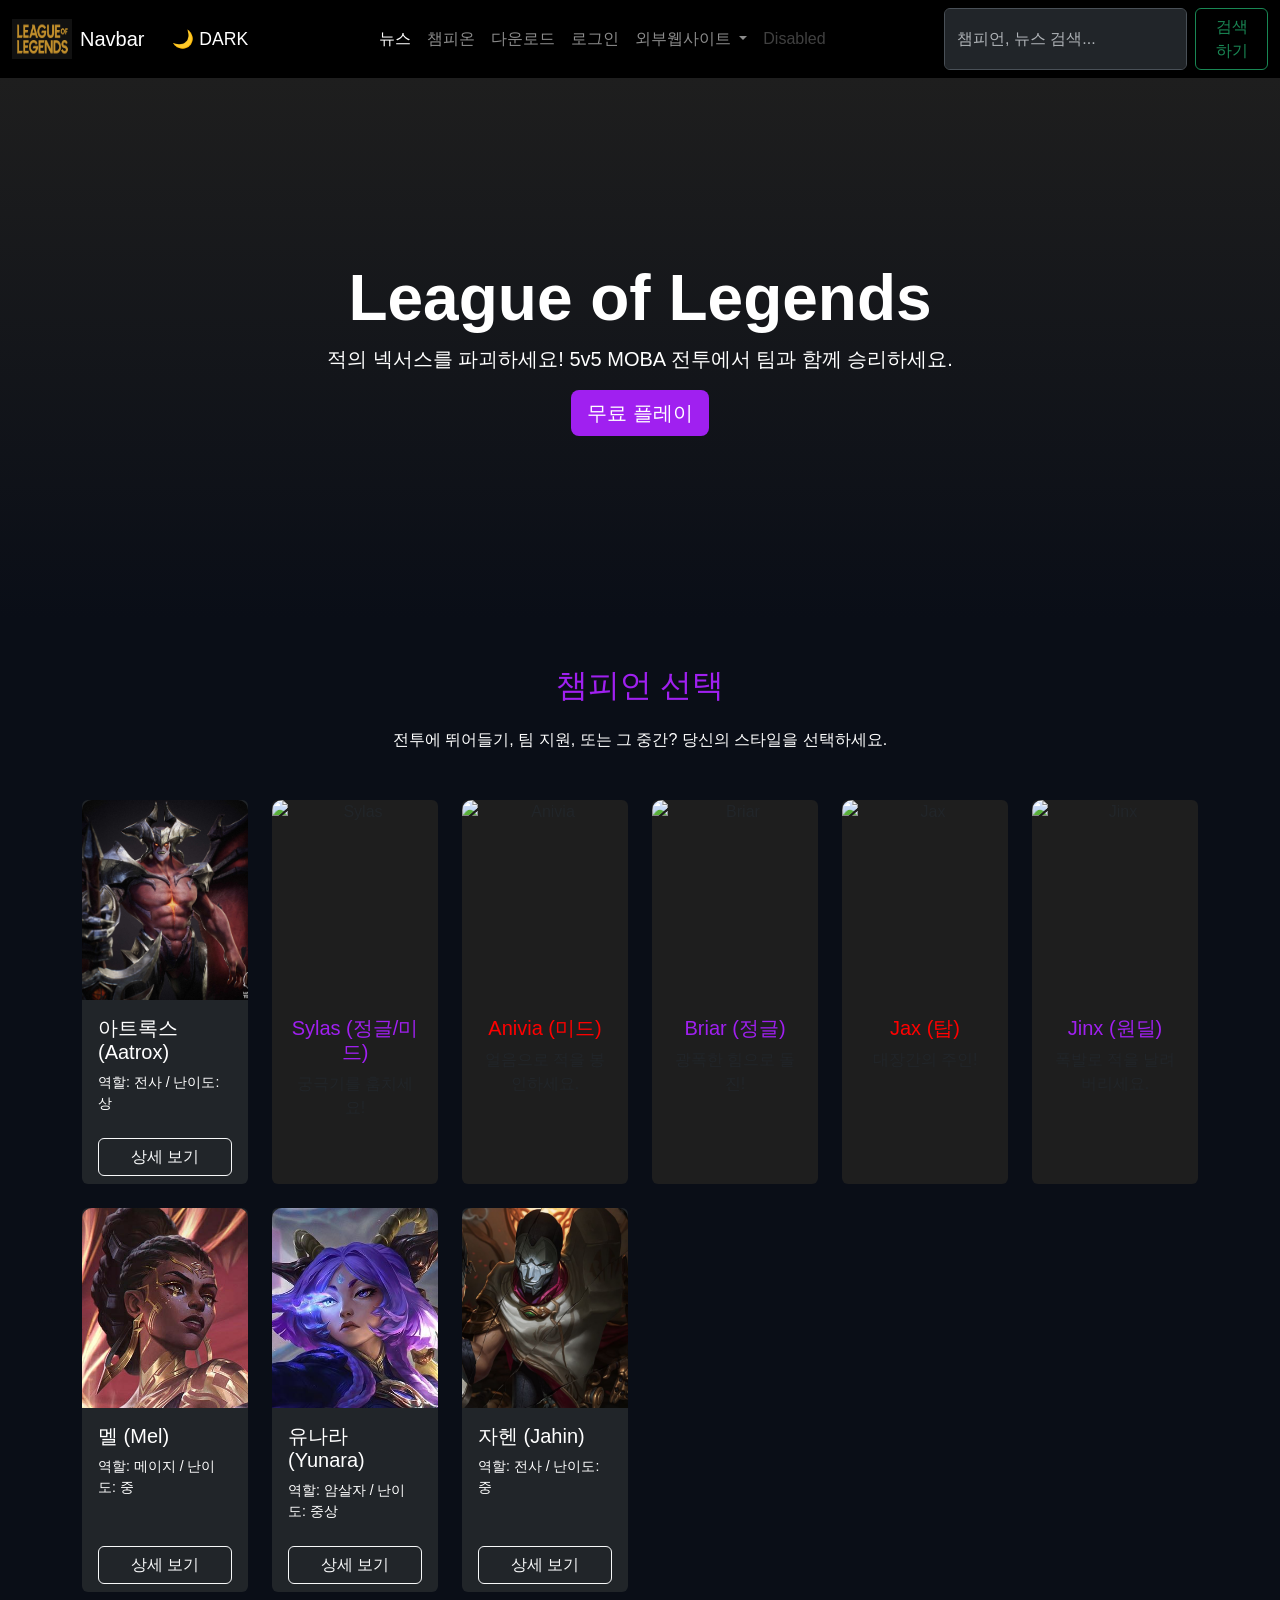
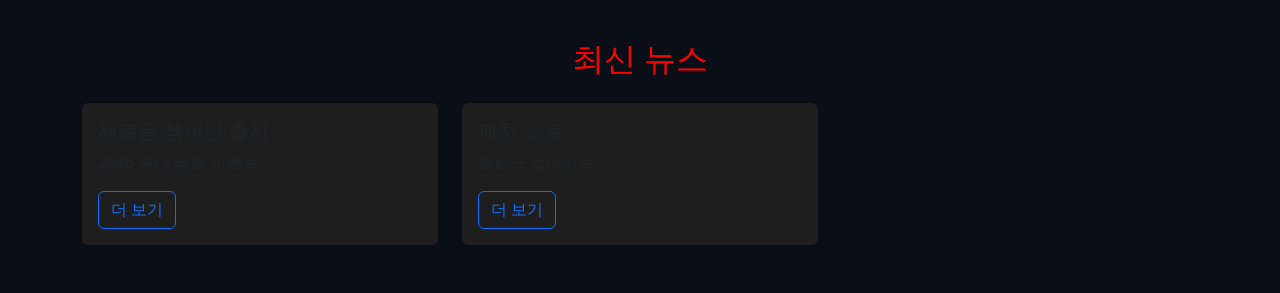
==== src/main/resources/META-INF/resources/main_index.html @ 3427bc6d "12주차 수업 완료" ====
<!DOCTYPE html>
<html lang="ko">
<head>
    <meta charset="UTF-8">
    <meta name="viewport" content="width=device-width, initial-scale=1.0">
    <title>League of Legends - 메인 페이지</title>
    <!-- Bootstrap 5 CDN -->
    <link href="https://cdn.jsdelivr.net/npm/bootstrap@5.3.0/dist/css/bootstrap.min.css" rel="stylesheet">
    <script src="js/bootstrap.bundle.min.js"></script>
    <!-- <script src="https://cdn.jsdelivr.net/npm/bootstrap@5.3.0/dist/js/bootstrap.bundle.min.js"></script> -->
    <script src="js/test.js"></script>
    <script src="js/test2.js"></script>
    <script src="js/toggle.js"></script>

    <!-- 커스텀 스타일 (LOL 테마 + 챔피언 호버 효과) -->
    <link rel="stylesheet" href="css/main.css">
    <!-- <style>
        body { background-color: #0a0e17; color: #fff; font-family: 'Arial', sans-serif; }
        .navbar { background-color: #000; }
        .hero { background: linear-gradient(to bottom, #1e1e1e, #0a0e17); min-height: 60vh; }
        .accent-purple { color: #a020f0; }
        .accent-red { color: #ff0000; }
        .card { background-color: #1e1e1e; border: none; transition: transform 0.3s, box-shadow 0.3s; }
        .card:hover { transform: scale(1.05); box-shadow: 0 10px 20px rgba(160, 32, 240, 0.5); }
        .card-img-top { height: 200px; object-fit: cover; border-radius: 10px 10px 0 0; }
        .btn-primary { background-color: #a020f0; border: none; }
        .btn-primary:hover { background-color: #800080; }
    </style> -->
    <script>
        window.onload = function() {
        alert("메인 페이지 로딩 완료");
        }
    </script>
</head>

<body>

    <!-- 헤더 (Navbar) -->
    <!-- <nav class="navbar navbar-expand-lg navbar-dark">
        <div class="container-fluid">
            <a class="navbar-brand" href="http://localhost:8080/index.html">League of Legends</a>
            <button class="navbar-toggler" type="button" data-bs-toggle="collapse" data-bs-target="#navbarNav" aria-controls="navbarNav" aria-expanded="false" aria-label="Toggle navigation">
                <span class="navbar-toggler-icon"></span>
            </button>
            <div class="collapse navbar-collapse" id="navbarNav">
                <ul class="navbar-nav ms-auto">
                    <li class="nav-item"><a class="nav-link" href="#">뉴스</a></li>
                    <li class="nav-item"><a class="nav-link" href="#">챔피언</a></li>
                    <li class="nav-item"><a class="nav-link" href="#">다운로드</a></li>
                    <li class="nav-item"><a class="nav-link" href="#">로그인</a></li>
                    <li class="nav-item"><a class="nav-link" href="https://lol.ps" target="_blank">외부웹사이트</a></li>
                </ul>
            </div>
        </div>
    </nav> -->

    <nav class="navbar navbar-expand-lg" data-bs-theme="dark">
        <div class="container-fluid">
        <img src="images/lol.png" alt="LOL 로고" width="60" height="40" class="me-2">
          <a class="navbar-brand" href="#">Navbar</a>
          <!-- <button class="navbar-toggler" type="button" data-bs-toggle="collapse" data-bs-target="#navbarSupportedContent" aria-controls="navbarSupportedContent" aria-expanded="false" aria-label="Toggle navigation">
            <span class="navbar-toggler-icon"></span>
          </button> -->

          <!-- [변경] "Navbar" 텍스트→ 다크/라이트토글버튼 -->
          <button class= "btn border-0" id="themeToggleBtn" >
            🌙 DARK
          </button>

          <div class="collapse navbar-collapse" id="navbarSupportedContent">
            <ul class="navbar-nav mx-auto mb-2 mb-lg-0">
              <li class="nav-item">
                <a class="nav-link active" aria-current="page" href="#">뉴스</a>
              </li>
              <li class="nav-item">
                <a class="nav-link" href="#">챔피온</a>
              </li>
              <li class="nav-item">
                <!-- <a class="nav-link active" aria-current="page" href="#">다운로드</a> -->
                <a class="nav-link" href="main_page_sub/download.html">다운로드</a>
              </li>
              <li class="nav-item">
                <!-- <a class="nav-link active" aria-current="page" href="#">로그인</a> -->
                <a class="nav-link" href="/login">로그인</a>
              </li>
              <li class="nav-item dropdown">
                <a class="nav-link dropdown-toggle" href="#" role="button" data-bs-toggle="dropdown" aria-expanded="false">
                  외부웹사이트
                </a>
                <ul class="dropdown-menu">
                  <li><a class="dropdown-item" href="https://lol.ps" target="_blank">롤전적</a></li>
                  <li><a class="dropdown-item" href="#">불법사이트</a></li>
                  <li><hr class="dropdown-divider"></li>
                  <li><a class="dropdown-item" href="#">외부웹</a></li>
                </ul>
              </li>
              <li class="nav-item">
                <a class="nav-link disabled" aria-disabled="true">Disabled</a>
              </li>
            </ul>
            <!-- <form class="d-flex" role="search">
              <input class="form-control me-2" type="search" placeholder="Search" aria-label="Search" />
              <button class="btn btn-outline-success" type="submit">Search</button>
            </form> -->
            <form class="d-flex" id="searchForm">
                <input class="form-control me-2" type="search" placeholder="챔피언, 뉴스 검색..." aria-label="Search" id="searchInput">
                <button class="btn btn-outline-success" type="submit">검색하기</button>
            </form>
            </div>
        </div>
    </nav>


    <!-- 히어로 배너 (Hero Banner) -->
    <section class="hero d-flex align-items-center justify-content-center text-center py-5">
        <div class="container">
            <h1 class="display-3 fw-bold">League of Legends</h1>
            <p class="lead">적의 넥서스를 파괴하세요! 5v5 MOBA 전투에서 팀과 함께 승리하세요.</p>
            <a href="#" class="btn btn-primary btn-lg" onclick="alert('즐거운 플레이 되세요')">무료 플레이</a>
        </div>
    </section>

<!-- 챔피언 선택 섹션 (작은 썸네일 PNG로 업데이트!) -->
    <section class="container my-5">
        <h2 class="text-center mb-4 accent-purple">챔피언 선택</h2>
        <p class="text-center mb-5">전투에 뛰어들기, 팀 지원, 또는 그 중간? 당신의 스타일을 선택하세요.</p>
        <div class="row g-4">
        <!-- <div class="row row-cols-auto g-4"> -->

            <!-- Aatrox -->
            <div class="col">
                <div class="card bg-dark text-white border-secondary h-100">
                <img src="images/ai.jpeg" class="card-img-top" alt="아트록스">
                <div class="card-body">
                <h5 class="card-title">아트록스 (Aatrox)</h5>
                <p class="card-text small">역할: 전사 / 난이도: 상</p>
                </div>
                <div class="card-footer bg-transparent border-0">
                    <button class="btn btn-outline-light w-100"
                            data-bs-toggle="modal"
                            data-bs-target="#modalAatrox"
                            data-champ="Aatrox">
                        상세 보기
                    </button>
                </div>
            </div>
            </div>
            <!-- Sylas -->
            <div class="col-md-6 col-lg-4 col-xl-2">
                <div class="card text-center h-100">
                    <img src="https://ddragon.leagueoflegends.com/cdn/15.24.1/img/champion/Sylas.png" class="card-img-top" alt="Sylas" loading="lazy">
                    <div class="card-body">
                        <h5 class="card-title accent-purple">Sylas (정글/미드)</h5>
                        <p class="card-text">궁극기를 훔치세요!</p>
                    </div>
                </div>
            </div>
            <!-- Anivia -->
            <div class="col-md-6 col-lg-4 col-xl-2">
                <div class="card text-center h-100">
                    <img src="https://ddragon.leagueoflegends.com/cdn/15.24.1/img/champion/Anivia.png" class="card-img-top" alt="Anivia" loading="lazy">
                    <div class="card-body">
                        <h5 class="card-title accent-red">Anivia (미드)</h5>
                        <p class="card-text">얼음으로 적을 봉인하세요.</p>
                    </div>
                </div>
            </div>
            <!-- Briar -->
            <div class="col-md-6 col-lg-4 col-xl-2">
                <div class="card text-center h-100">
                    <img src="https://ddragon.leagueoflegends.com/cdn/15.24.1/img/champion/Briar.png" class="card-img-top" alt="Briar" loading="lazy">
                    <div class="card-body">
                        <h5 class="card-title accent-purple">Briar (정글)</h5>
                        <p class="card-text">광폭한 힘으로 돌진!</p>
                    </div>
                </div>
            </div>
            <!-- Jax -->
            <div class="col-md-6 col-lg-4 col-xl-2">
                <div class="card text-center h-100">
                    <img src="https://ddragon.leagueoflegends.com/cdn/15.24.1/img/champion/Jax.png" class="card-img-top" alt="Jax" loading="lazy">
                    <div class="card-body">
                        <h5 class="card-title accent-red">Jax (탑)</h5>
                        <p class="card-text">대장간의 주인!</p>
                    </div>
                </div>
            </div>
            <!-- Jinx -->
            <div class="col-md-6 col-lg-4 col-xl-2">
                <div class="card text-center h-100">
                    <img src="https://ddragon.leagueoflegends.com/cdn/15.24.1/img/champion/Jinx.png" class="card-img-top" alt="Jinx" loading="lazy">
                    <div class="card-body">
                        <h5 class="card-title accent-purple">Jinx (원딜)</h5>
                        <p class="card-text">폭발로 적을 날려버리세요.</p>
                    </div>
                </div>
            </div>

            <!-- 신규 챔피언 -->
            <div class="col-md-6 col-lg-4 col-xl-2">
                <div class="card bg-dark text-white border-secondary h-100">
                <img src="images/Mel.jpg" class="card-img-top" alt="멜">
                <div class="card-body">
                <h5 class="card-title">멜 (Mel)</h5>
                <p class="card-text small">역할: 메이지 / 난이도: 중</p>
                </div>
                <div class="card-footer bg-transparent border-0">
                    <button class="btn btn-outline-light w-100"
                            data-bs-toggle="modal"
                            data-bs-target="#modalMel"
                            data-champ="Mel">
                        상세 보기
                    </button>
                </div>
            </div>
            </div>

            <div class="col-md-6 col-lg-4 col-xl-2">
                <div class="card bg-dark text-white border-secondary h-100">
                <img src="images/Yunara.jpg" class="card-img-top" alt="유나라">
                <div class="card-body">
                <h5 class="card-title">유나라 (Yunara)</h5>
                <p class="card-text small">역할: 암살자 / 난이도: 중상</p>
                </div>
                <div class="card-footer bg-transparent border-0">
                    <button class="btn btn-outline-light w-100"
                            data-bs-toggle="modal"
                            data-bs-target="#modalYunara"
                            data-champ="Yunara">
                        상세 보기
                    </button>
                </div>
            </div>
            </div>
            
            <div class="col-md-6 col-lg-4 col-xl-2">
                <div class="card bg-dark text-white border-secondary h-100">
                <img src="images/Jahin.png" class="card-img-top" alt="유나라">
                <div class="card-body">
                <h5 class="card-title">자헨 (Jahin)</h5>
                <p class="card-text small">역할: 전사 / 난이도: 중</p>
                </div>
                <div class="card-footer bg-transparent border-0">
                    <button class="btn btn-outline-light w-100"
                            data-bs-toggle="modal"
                            data-bs-target="#modalJahin"
                            data-champ="Jahin">
                        상세 보기
                    </button>
                </div>
            </div>
            </div>

        </div>
    </section>


    
    <!-- 뉴스 섹션 (기존 유지) -->
    <section class="container my-5">
        <h2 class="text-center mb-4 accent-red">최신 뉴스</h2>
        <div class="row g-4">
            <div class="col-md-6 col-lg-4">
                <div class="card">
                    <div class="card-body">
                        <h5 class="card-title">새로운 챔피언 출시</h5>
                        <p class="card-text">2026 루나 레벨 이벤트!</p>
                        <a href="#" class="btn btn-outline-primary">더 보기</a>
                    </div>
                </div>
            </div>
            <div class="col-md-6 col-lg-4">
                <div class="card">
                    <div class="card-body">
                        <h5 class="card-title">패치 노트</h5>
                        <p class="card-text">밸런스 업데이트.</p>
                        <a href="#" class="btn btn-outline-primary">더 보기</a>
                    </div>
                </div>
            </div>
        </div>
    </section>
    
    <!-- ===== 검색 결과 섹션 (기본 숨김) ===== -->
    <section id="searchResults">
        <!-- 키워드 헤더-->
        <div class="search-keyword-header">
            <h1 id="searchKeywordDisplay"></h1>
        </div>

        <!-- 본문: 사이드바 + 콘텐츠-->
        <div class="search-body">
            <div class="container-fluid px-0">
                <div class="row g-0">
                    <!-- 왼쪽 카테고리 사이드바-->
                    <div class="col-md-3 col-lg-2 search-sidebar bg-white py-4">
                    <div class="px-3 mb-3" style="font-size:0.8rem; color:#999; text-transform:uppercase; letter-spacing:0.1em;">카테고리</div>
                        <div class="search-category-item active" onclick="switchCategory('champion', this)">
                            챔피언 <span class="count" id="champCount">(0)</span>
                        </div>

                        <div class="search-category-item" onclick="switchCategory('news', this)">
                            뉴스 <span class="count" id="newsCount">(0)</span>
                            </div>
                    </div>

                    <!-- 오른쪽 콘텐츠-->
                    <div class="col-md-9 col-lg-10 search-content-area">
                        <!-- 챔피언 결과-->
                        <div id="resultChampion">
                            <h5 class="mb-4" style="color:#333;">챔피언</h5>
                            <div id="championResultList"></div>
                        </div>
                        <!-- 뉴스 결과-->
                        <div id="resultNews" style="display:none;">
                            <h5 class="mb-4" style="color:#333;">뉴스</h5>
                            <div id="newsResultList"></div>
                        </div>
                    </div>
                </div>
            </div>
        </div>
    </section>

    <!-- 검색 JavaScript -->
    <script src="js/search.js"></script>


    <!-- 모달 (iframe으로 Aatrox.html 불러오기) -->
    <div class="modal fade" id="modalAatrox" tabindex="-1" aria-labelledby="modalAatroxLabel" aria-hidden="true">
        <div class="modal-dialog modal-xl modal-dialog-centered modal-dialog-scrollable">
            <div class="modal-content bg-dark text-white border-secondary">
            
                <!-- 헤더-->
                <div class="modal-header border-secondary">
                    <h5 class="modal-title" id="modalAatroxLabel">아트록스 (Aatrox) 상세 정보</h5>
                    <button type="button" class="btn-close btn-close-white" data-bs-dismiss="modal" aria-label="Close"></button>
                </div>

                <!-- 바디: iframe으로 내용 채움-->
                <div class="modal-body p-0" style="height: 65vh; background: #0a0e17;">
                    <iframe
                    src="modals/Aatrox.html"
                    frameborder="0"
                    style="width: 100%; height: 100%; border: none;"
                    allowfullscreen> 
                    </iframe>
                </div>

                <!-- 푸터-->
                <div class="modal-footer border-secondary">
                    <button type="button" class="btn btn-outline-light" data-bs-dismiss="modal">닫기</button>
                </div>
            </div>
        </div>
    </div>

    <!-- 모달 (iframe으로 Mel.html 불러오기) -->
    <div class="modal fade" id="modalMel" tabindex="-1" aria-labelledby="modalMelLabel" aria-hidden="true">
        <div class="modal-dialog modal-xl modal-dialog-centered modal-dialog-scrollable">
            <div class="modal-content bg-dark text-white border-secondary">
            
                <!-- 헤더-->
                <div class="modal-header border-secondary">
                    <h5 class="modal-title" id="modalMelLabel">멜 (Mel) 상세 정보</h5>
                    <button type="button" class="btn-close btn-close-white" data-bs-dismiss="modal" aria-label="Close"></button>
                </div>

                <!-- 바디: iframe으로 내용 채움-->
                <div class="modal-body p-0" style="height: 65vh; background: #0a0e17;">
                    <iframe
                    src="modals/Mel.html"
                    frameborder="0"
                    style="width: 100%; height: 100%; border: none;"
                    allowfullscreen> 
                    </iframe>
                </div>

                <!-- 푸터-->
                <div class="modal-footer border-secondary">
                    <button type="button" class="btn btn-outline-light" data-bs-dismiss="modal">닫기</button>
                </div>
            </div>
        </div>
    </div>

    <!-- 모달 (iframe으로 Yunara.html 불러오기) -->
    <div class="modal fade" id="modalYunara" tabindex="-1" aria-labelledby="modalYunaraLabel" aria-hidden="true">
        <div class="modal-dialog modal-xl modal-dialog-centered modal-dialog-scrollable">
            <div class="modal-content bg-dark text-white border-secondary">
            
                <!-- 헤더-->
                <div class="modal-header border-secondary">
                    <h5 class="modal-title" id="modalYunaraLabel">유나라 (Yunara) 상세 정보</h5>
                    <button type="button" class="btn-close btn-close-white" data-bs-dismiss="modal" aria-label="Close"></button>
                </div>

                <!-- 바디: iframe으로 내용 채움-->
                <div class="modal-body p-0" style="height: 65vh; background: #0a0e17;">
                    <iframe
                    src="modals/Yunara.html"
                    frameborder="0"
                    style="width: 100%; height: 100%; border: none;"
                    allowfullscreen> 
                    </iframe>
                </div>

                <!-- 푸터-->
                <div class="modal-footer border-secondary">
                    <button type="button" class="btn btn-outline-light" data-bs-dismiss="modal">닫기</button>
                </div>
            </div>
        </div>
    </div>

    <!-- 모달 (iframe으로 Jahin.html 불러오기) -->
    <div class="modal fade" id="modalJahin" tabindex="-1" aria-labelledby="modalJahinLabel" aria-hidden="true">
        <div class="modal-dialog modal-xl modal-dialog-centered modal-dialog-scrollable">
            <div class="modal-content bg-dark text-white border-secondary">
            
                <!-- 헤더-->
                <div class="modal-header border-secondary">
                    <h5 class="modal-title" id="modalJahinLabel">자헨 (Jahin) 상세 정보</h5>
                    <button type="button" class="btn-close btn-close-white" data-bs-dismiss="modal" aria-label="Close"></button>
                </div>

                <!-- 바디: iframe으로 내용 채움-->
                <div class="modal-body p-0" style="height: 65vh; background: #0a0e17;">
                    <iframe
                    src="modals/Jahin.html"
                    frameborder="0"
                    style="width: 100%; height: 100%; border: none;"
                    allowfullscreen> 
                    </iframe>
                </div>

                <!-- 푸터-->
                <div class="modal-footer border-secondary">
                    <button type="button" class="btn btn-outline-light" data-bs-dismiss="modal">닫기</button>
                </div>
            </div>
        </div>
    </div>

</body>
</html>
---- src/main/resources/META-INF/resources/css/main.css ----
/* ── 기본 레이아웃 ──────────────────────────────────────────── */
body { background-color: #0a0e17; color: #fff; font-family: 'Arial', sans-serif; }
.navbar { background-color: #000; }
.hero { background: linear-gradient(to bottom, #1e1e1e, #0a0e17); min-height: 60vh; }

/* ── 강조 색상 ──────────────────────────────────────────────── */
.accent-purple { color: #a020f0; }
.accent-red { color: #ff0000; }

/* ── 카드 ────────────────────────────────────────────────────── */
.card { background-color: #1e1e1e; border: none; transition: transform 0.3s, box-shadow 0.3s; }
.card:hover { transform: scale(1.05); box-shadow: 0 10px 20px rgba(160, 32, 240, 0.5); }
.card-img-top { height: 200px; object-fit: cover; border-radius: 10px 10px 0 0; }

/* ── 버튼 ────────────────────────────────────────────────────── */
.btn-primary { background-color: #a020f0; border: none; }
.btn-primary:hover { background-color: #800080; }

/* ── 검색 결과 페이지 ────────────────────────────────────────── */
#searchResults { display: none; }

.search-keyword-header {
    background: #0a0a0a;
    background-image: radial-gradient(ellipse at center, #1a1a1a 0%, #000 70%);
    min-height: 180px;
    display: flex;
    align-items: center;
    justify-content: center;
    border-bottom: 2px solid #c8a96e;
}
.search-keyword-header h1 {
    font-size: 2.8rem;
    font-weight: 700;
    color: #fff;
    letter-spacing: 0.05em;
}

.search-body { background-color: #f0ede8; min-height: 500px; }
.search-sidebar { border-right: 1px solid #ddd; }

.search-category-item {
    padding: 14px 20px;
    cursor: pointer;
    color: #333;
    font-size: 0.95rem;
    border-left: 3px solid transparent;
    transition: all 0.2s;
}
.search-category-item:hover { background: #e0dcd5; }
.search-category-item.active {
    border-left: 3px solid #c8253a;
    font-weight: 700;
    color: #c8253a;
    background: #e8e4df;
}
.search-category-item .count { color: #999; font-size: 0.85rem; margin-left: 6px; }

.search-content-area { padding: 30px; }

.search-result-card {
    background: #fff;
    border: none;
    border-radius: 6px;
    margin-bottom: 16px;
    transition: box-shadow 0.2s;
}
.search-result-card:hover { box-shadow: 0 4px 15px rgba(0,0,0,0.15); }
.search-result-card img { width: 110px; height: 80px; object-fit: cover; border-radius: 6px 0 0 6px; }

.no-result { text-align: center; padding: 80px 20px; color: #666; }
.no-result h4 { color: #333; }

/* ── [추가] 테마 토글 버튼 (폰트 크기, 색상 등 ) ──────────────── */
#themeToggleBtn { font-size: 1.1rem; color: #fff; }
body.light-mode #themeToggleBtn { color: #212529; }

/* ── [추가] 라이트 모드 (다양한 색상 정보 ─────────────────────── */
body.light-mode { background-color: #f8f9fa; color: #212529; }
body.light-mode .navbar { background-color: #e9ecef !important; }
body.light-mode .navbar .navbar-brand,
body.light-mode .navbar .nav-link { color: #212529 !important; }
body.light-mode .hero { background: linear-gradient(to bottom, #dce3ea, #f8f9fa); }
body.light-mode .card { background-color: #ffffff; color: #212529; border: 1px solid #dee2e6; }
body.light-mode .card-title { color: #212529; }
body.light-mode .card-text { color: #555; }
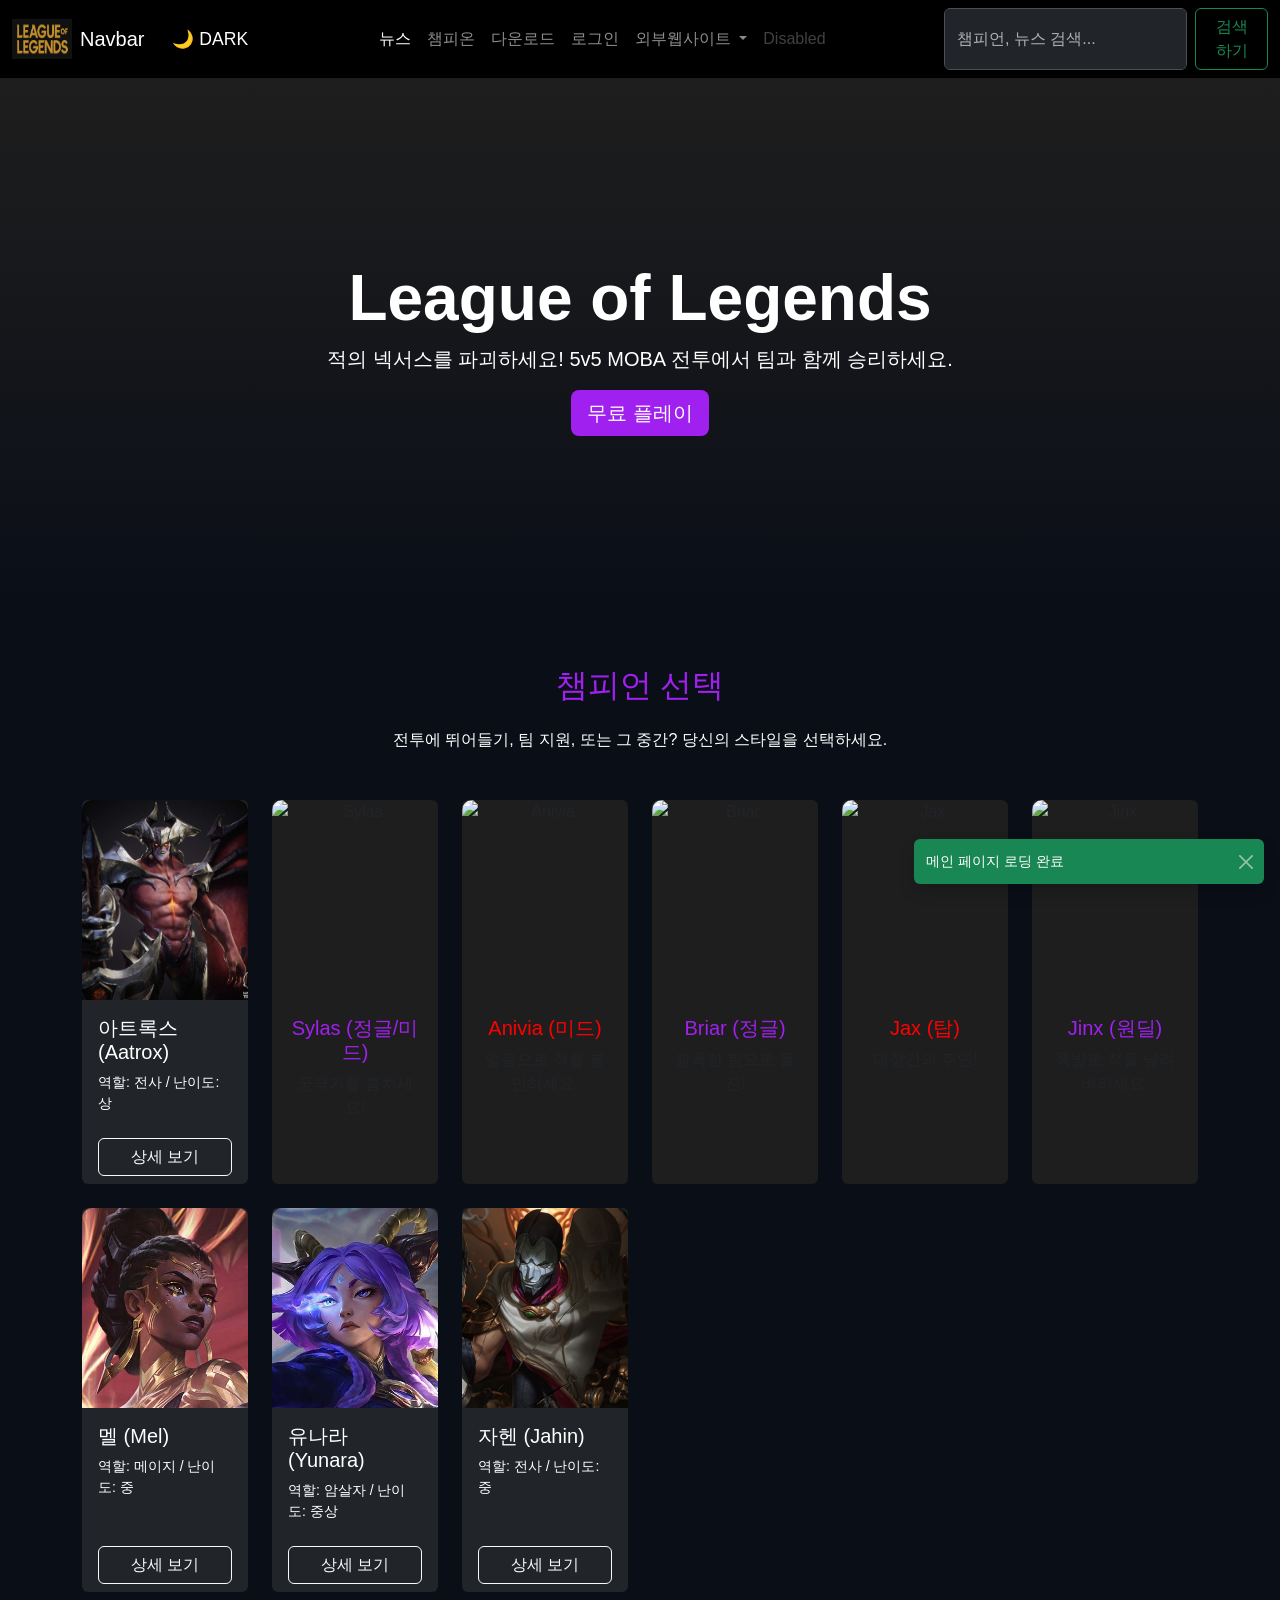
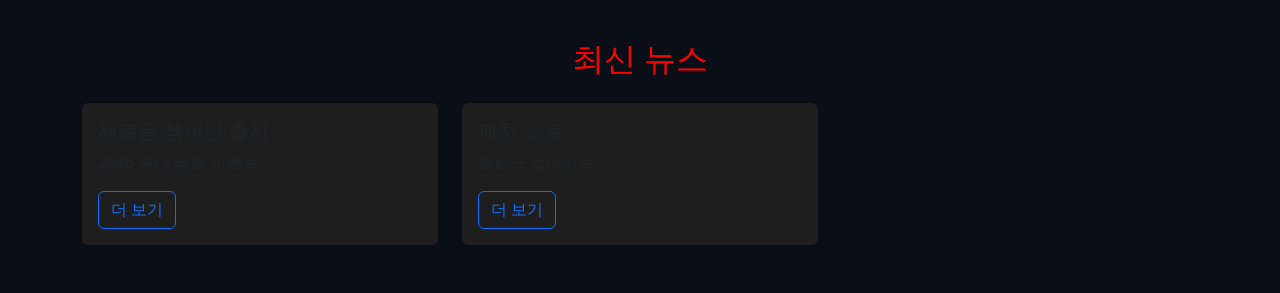
==== commit 61dedeb9: "13주차 수업 완료" ====
--- a/src/main/resources/META-INF/resources/main_index.html
+++ b/src/main/resources/META-INF/resources/main_index.html
@@ -28,7 +28,8 @@
     </style> -->
     <script>
         window.onload = function() {
-        alert("메인 페이지 로딩 완료");
+        //alert("메인 페이지 로딩 완료");
+        showToast('메인 페이지 로딩 완료');
         }
     </script>
 </head>
@@ -442,5 +443,25 @@
         </div>
     </div>
 
+<!-- 토스트 컨테이너 </body> 바로 위에 추가 -->
+<div class="toast-container position-fixed bottom-0 end-0 p-3" style="z-index:9999">
+    <div id="liveToast"
+         class="toast align-items-center text-white bg-success border-0"
+         role="alert">
+        <div class="d-flex">
+            <div class="toast-body" id="toastBody">
+                메시지
+            </div>
+            <button type="button"
+                    class="btn-close btn-close-white me-2 m-auto"
+                    data-bs-dismiss="toast">
+            </button>
+        </div>
+    </div>
+</div>
+
+
+
+
 </body>
 </html>
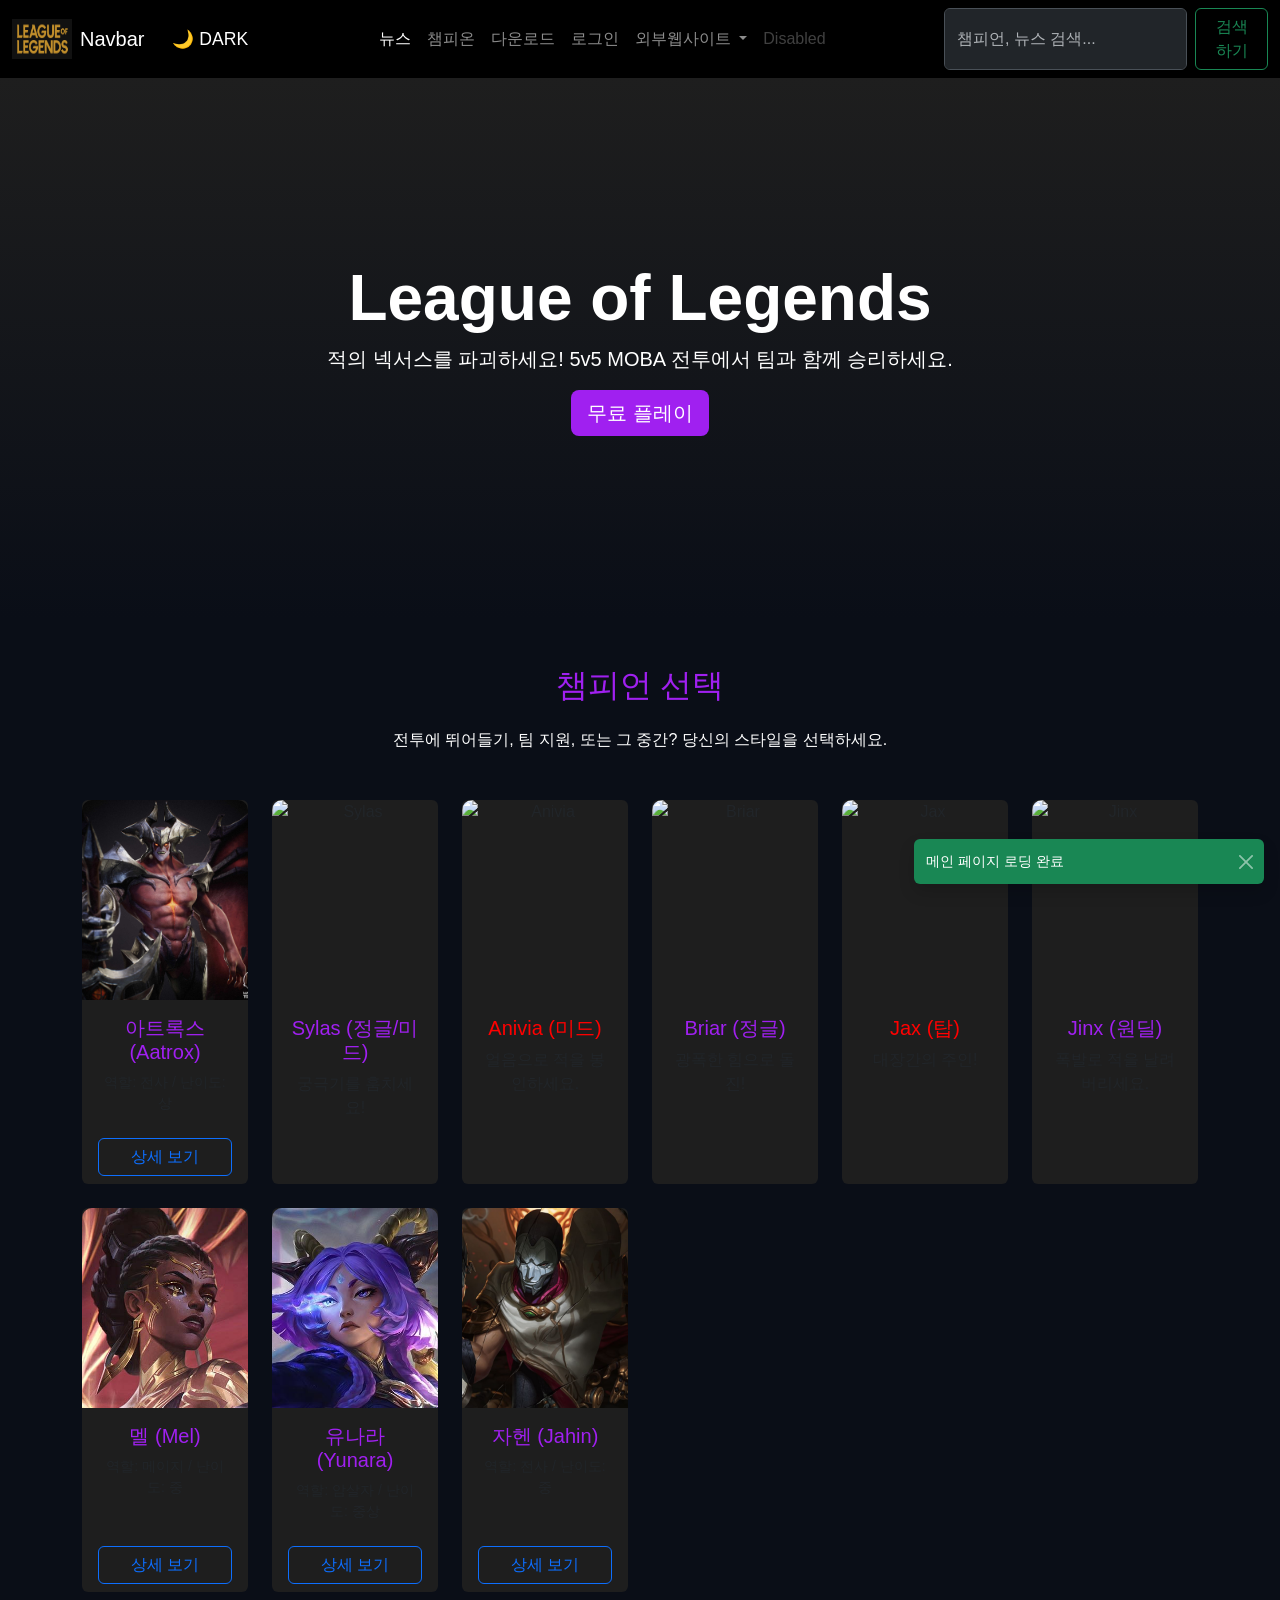
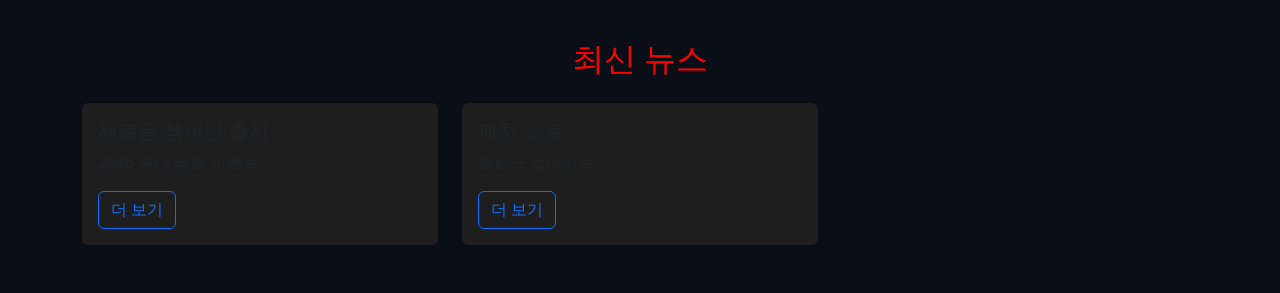
==== commit 12066e5a: "10주차 과제 완료" ====
--- a/src/main/resources/META-INF/resources/main_index.html
+++ b/src/main/resources/META-INF/resources/main_index.html
@@ -130,14 +130,14 @@
 
             <!-- Aatrox -->
             <div class="col">
-                <div class="card bg-dark text-white border-secondary h-100">
+                <div class="card text-center h-100">
                 <img src="images/ai.jpeg" class="card-img-top" alt="아트록스">
                 <div class="card-body">
-                <h5 class="card-title">아트록스 (Aatrox)</h5>
+                <h5 class="card-title accent-purple">아트록스 (Aatrox)</h5>
                 <p class="card-text small">역할: 전사 / 난이도: 상</p>
                 </div>
                 <div class="card-footer bg-transparent border-0">
-                    <button class="btn btn-outline-light w-100"
+                    <button class="btn btn-outline-primary w-100"
                             data-bs-toggle="modal"
                             data-bs-target="#modalAatrox"
                             data-champ="Aatrox">
@@ -199,14 +199,14 @@
 
             <!-- 신규 챔피언 -->
             <div class="col-md-6 col-lg-4 col-xl-2">
-                <div class="card bg-dark text-white border-secondary h-100">
+                <div class="card text-center h-100">
                 <img src="images/Mel.jpg" class="card-img-top" alt="멜">
                 <div class="card-body">
-                <h5 class="card-title">멜 (Mel)</h5>
+                <h5 class="card-title accent-purple">멜 (Mel)</h5>
                 <p class="card-text small">역할: 메이지 / 난이도: 중</p>
                 </div>
                 <div class="card-footer bg-transparent border-0">
-                    <button class="btn btn-outline-light w-100"
+                    <button class="btn btn-outline-primary w-100"
                             data-bs-toggle="modal"
                             data-bs-target="#modalMel"
                             data-champ="Mel">
@@ -217,14 +217,14 @@
             </div>
 
             <div class="col-md-6 col-lg-4 col-xl-2">
-                <div class="card bg-dark text-white border-secondary h-100">
+                <div class="card text-center h-100">
                 <img src="images/Yunara.jpg" class="card-img-top" alt="유나라">
                 <div class="card-body">
-                <h5 class="card-title">유나라 (Yunara)</h5>
+                <h5 class="card-title accent-purple">유나라 (Yunara)</h5>
                 <p class="card-text small">역할: 암살자 / 난이도: 중상</p>
                 </div>
                 <div class="card-footer bg-transparent border-0">
-                    <button class="btn btn-outline-light w-100"
+                    <button class="btn btn-outline-primary w-100"
                             data-bs-toggle="modal"
                             data-bs-target="#modalYunara"
                             data-champ="Yunara">
@@ -235,14 +235,14 @@
             </div>
             
             <div class="col-md-6 col-lg-4 col-xl-2">
-                <div class="card bg-dark text-white border-secondary h-100">
+                <div class="card text-center h-100">
                 <img src="images/Jahin.png" class="card-img-top" alt="유나라">
                 <div class="card-body">
-                <h5 class="card-title">자헨 (Jahin)</h5>
+                <h5 class="card-title accent-purple">자헨 (Jahin)</h5>
                 <p class="card-text small">역할: 전사 / 난이도: 중</p>
                 </div>
                 <div class="card-footer bg-transparent border-0">
-                    <button class="btn btn-outline-light w-100"
+                    <button class="btn btn-outline-primary w-100"
                             data-bs-toggle="modal"
                             data-bs-target="#modalJahin"
                             data-champ="Jahin">
@@ -460,8 +460,5 @@
     </div>
 </div>
 
-
-
-
 </body>
 </html>
--- a/src/main/resources/META-INF/resources/css/main.css
+++ b/src/main/resources/META-INF/resources/css/main.css
@@ -83,3 +83,65 @@
 body.light-mode .card { background-color: #ffffff; color: #212529; border: 1px solid #dee2e6; }
 body.light-mode .card-title { color: #212529; }
 body.light-mode .card-text { color: #555; }
+
+/* =========================
+   검색바 다크/라이트 모드
+========================= */
+
+/* 다크 모드 검색창 */
+body.dark-mode #searchInput {
+    background-color: #212529;
+    color: #ffffff;
+    border: 1px solid #495057;
+}
+
+body.dark-mode #searchInput::placeholder {
+    color: #adb5bd;
+}
+
+body.dark-mode #searchInput:focus {
+    background-color: #212529;
+    color: #ffffff;
+    border-color: #a020f0;
+    box-shadow: 0 0 0 0.25rem rgba(160, 32, 240, 0.25);
+}
+
+/* 라이트 모드 검색창 */
+body.light-mode #searchInput {
+    background-color: #ffffff;
+    color: #212529;
+    border: 1px solid #ced4da;
+}
+
+body.light-mode #searchInput::placeholder {
+    color: #6c757d;
+}
+
+body.light-mode #searchInput:focus {
+    background-color: #ffffff;
+    color: #212529;
+    border-color: #198754;
+    box-shadow: 0 0 0 0.25rem rgba(25, 135, 84, 0.25);
+}
+
+/* 검색 버튼도 모드별 정리 */
+body.dark-mode #searchForm button {
+    color: #75d696;
+    border-color: #75d696;
+}
+
+body.dark-mode #searchForm button:hover {
+    background-color: #198754;
+    color: #ffffff;
+}
+
+body.light-mode #searchForm button {
+    color: #198754;
+    border-color: #198754;
+    background-color: transparent;
+}
+
+body.light-mode #searchForm button:hover {
+    background-color: #198754;
+    color: #ffffff;
+}
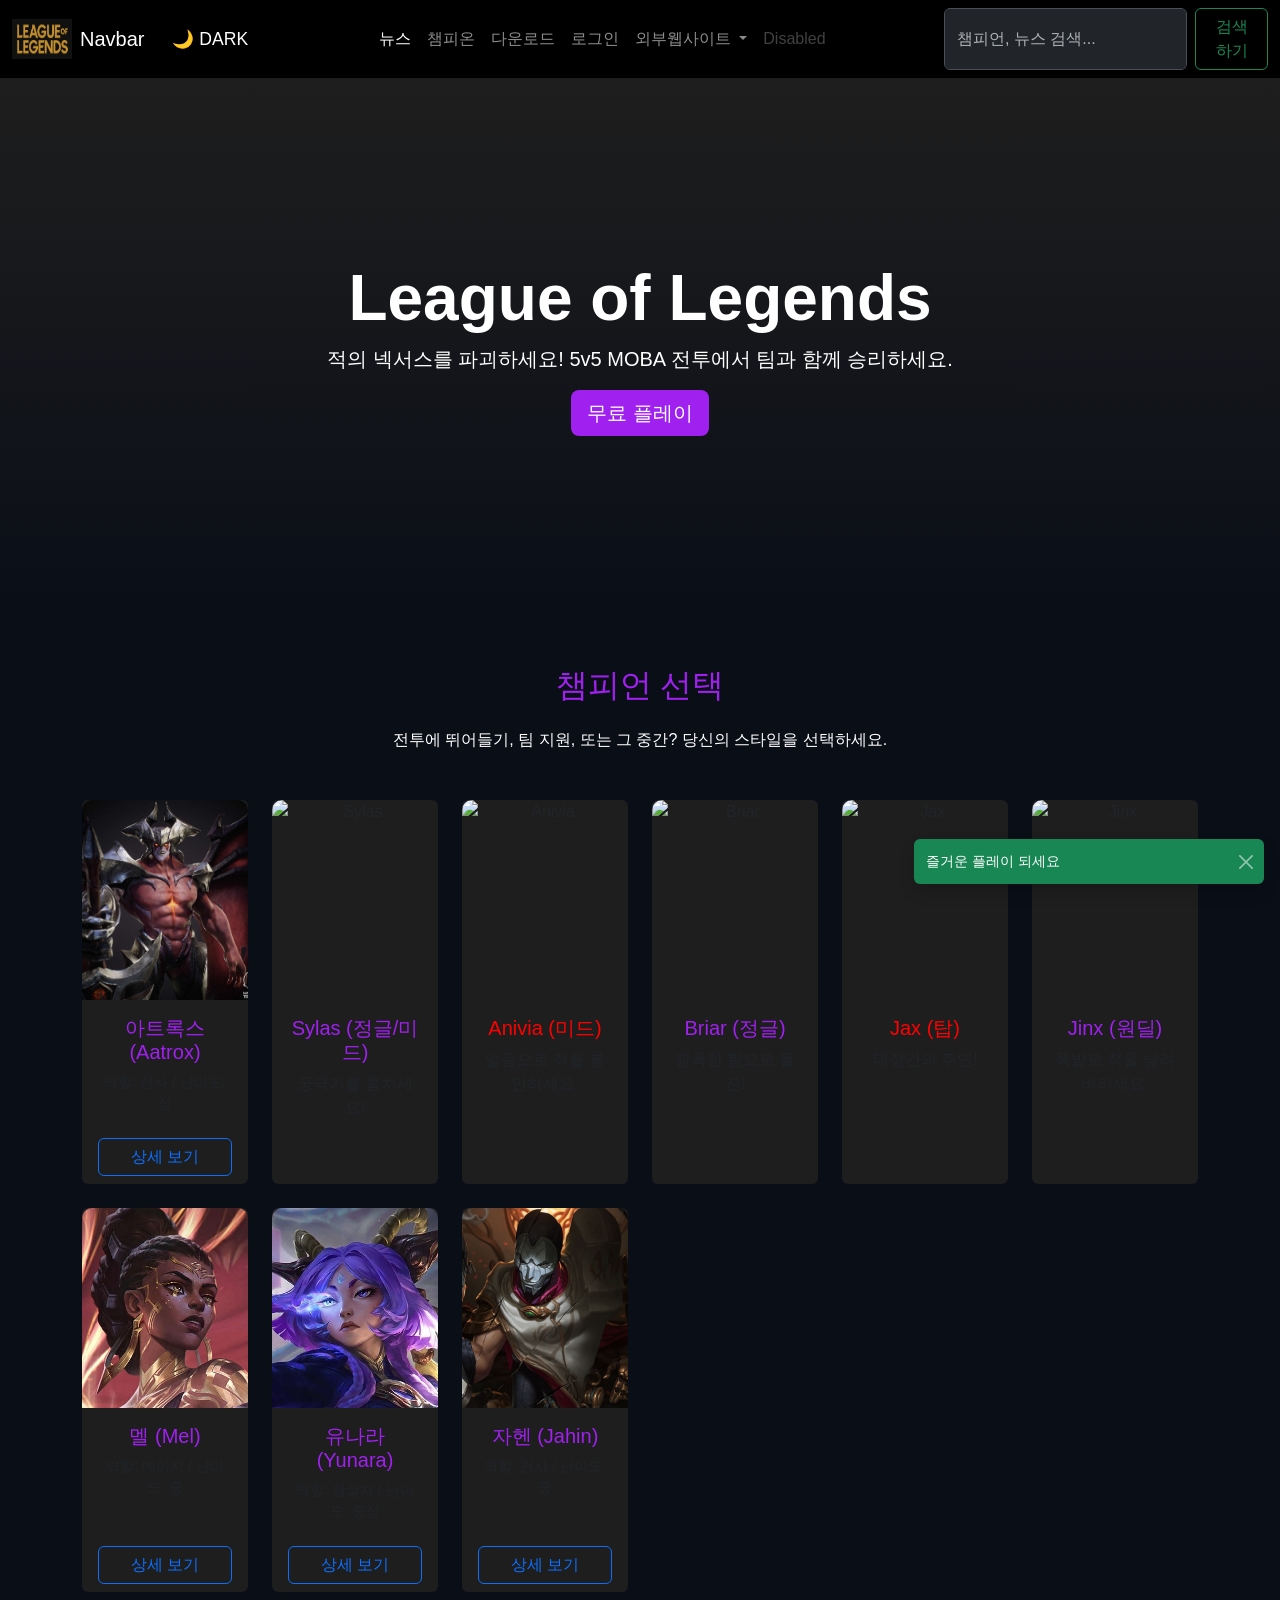
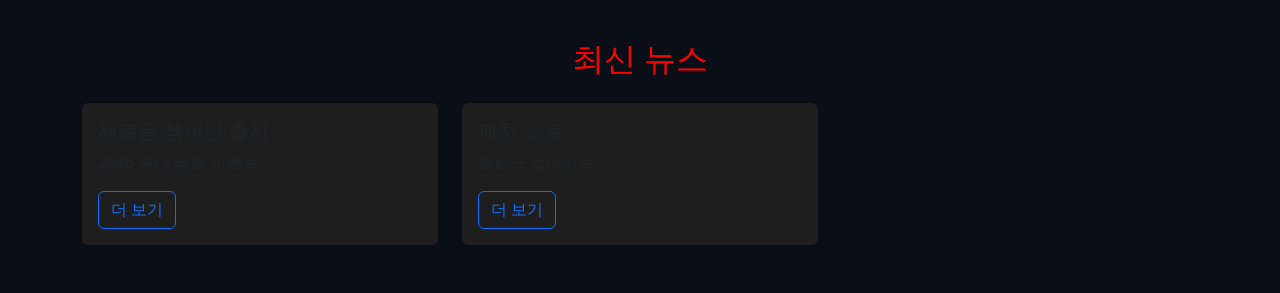
==== commit f94d9fe4: "13주차 과제 완료" ====
--- a/src/main/resources/META-INF/resources/main_index.html
+++ b/src/main/resources/META-INF/resources/main_index.html
@@ -29,7 +29,7 @@
     <script>
         window.onload = function() {
         //alert("메인 페이지 로딩 완료");
-        showToast('메인 페이지 로딩 완료');
+        showToast('즐거운 플레이 되세요');
         }
     </script>
 </head>
@@ -460,5 +460,6 @@
     </div>
 </div>
 
+<script src="js/test.js"></script>
 </body>
 </html>
--- a/src/main/resources/META-INF/resources/css/main.css
+++ b/src/main/resources/META-INF/resources/css/main.css
@@ -144,4 +144,77 @@
 body.light-mode #searchForm button:hover {
     background-color: #198754;
     color: #ffffff;
+}
+
+/* =========================
+   프로필 정보 표 다크/라이트 모드
+========================= */
+
+/* 기본값 = 다크 모드 */
+.profile-info-card {
+    background-color: #212529;
+    color: #ffffff;
+    border: 1px solid #495057;
+}
+
+.profile-info-table {
+    color: #ffffff;
+}
+
+.profile-info-table th,
+.profile-info-table td {
+    background-color: #212529;
+    color: #ffffff;
+    border-color: #495057;
+}
+
+.profile-info-table th {
+    font-weight: bold;
+}
+
+/* 라이트 모드 */
+body.light-mode .profile-info-card {
+    background-color: #ffffff;
+    color: #212529;
+    border-color: #dee2e6;
+}
+
+body.light-mode .profile-info-table {
+    color: #212529;
+}
+
+body.light-mode .profile-info-table th,
+body.light-mode .profile-info-table td {
+    background-color: #ffffff;
+    color: #212529;
+    border-color: #dee2e6;
+}
+
+body.light-mode .profile-info-table th {
+    background-color: #f1f3f5;
+    color: #212529;
+}
+
+/* =========================
+   개인정보 수정 폼 다크/라이트 모드
+========================= */
+
+body.light-mode #updateFormArea .card {
+    background-color: #ffffff !important;
+    color: #212529 !important;
+    border-color: #dee2e6 !important;
+}
+
+body.light-mode #updateFormArea .form-label {
+    color: #212529 !important;
+}
+
+body.light-mode #updateFormArea .form-control {
+    background-color: #ffffff !important;
+    color: #212529 !important;
+    border-color: #ced4da !important;
+}
+
+body.light-mode #updateFormArea .form-control::placeholder {
+    color: #6c757d !important;
 }
